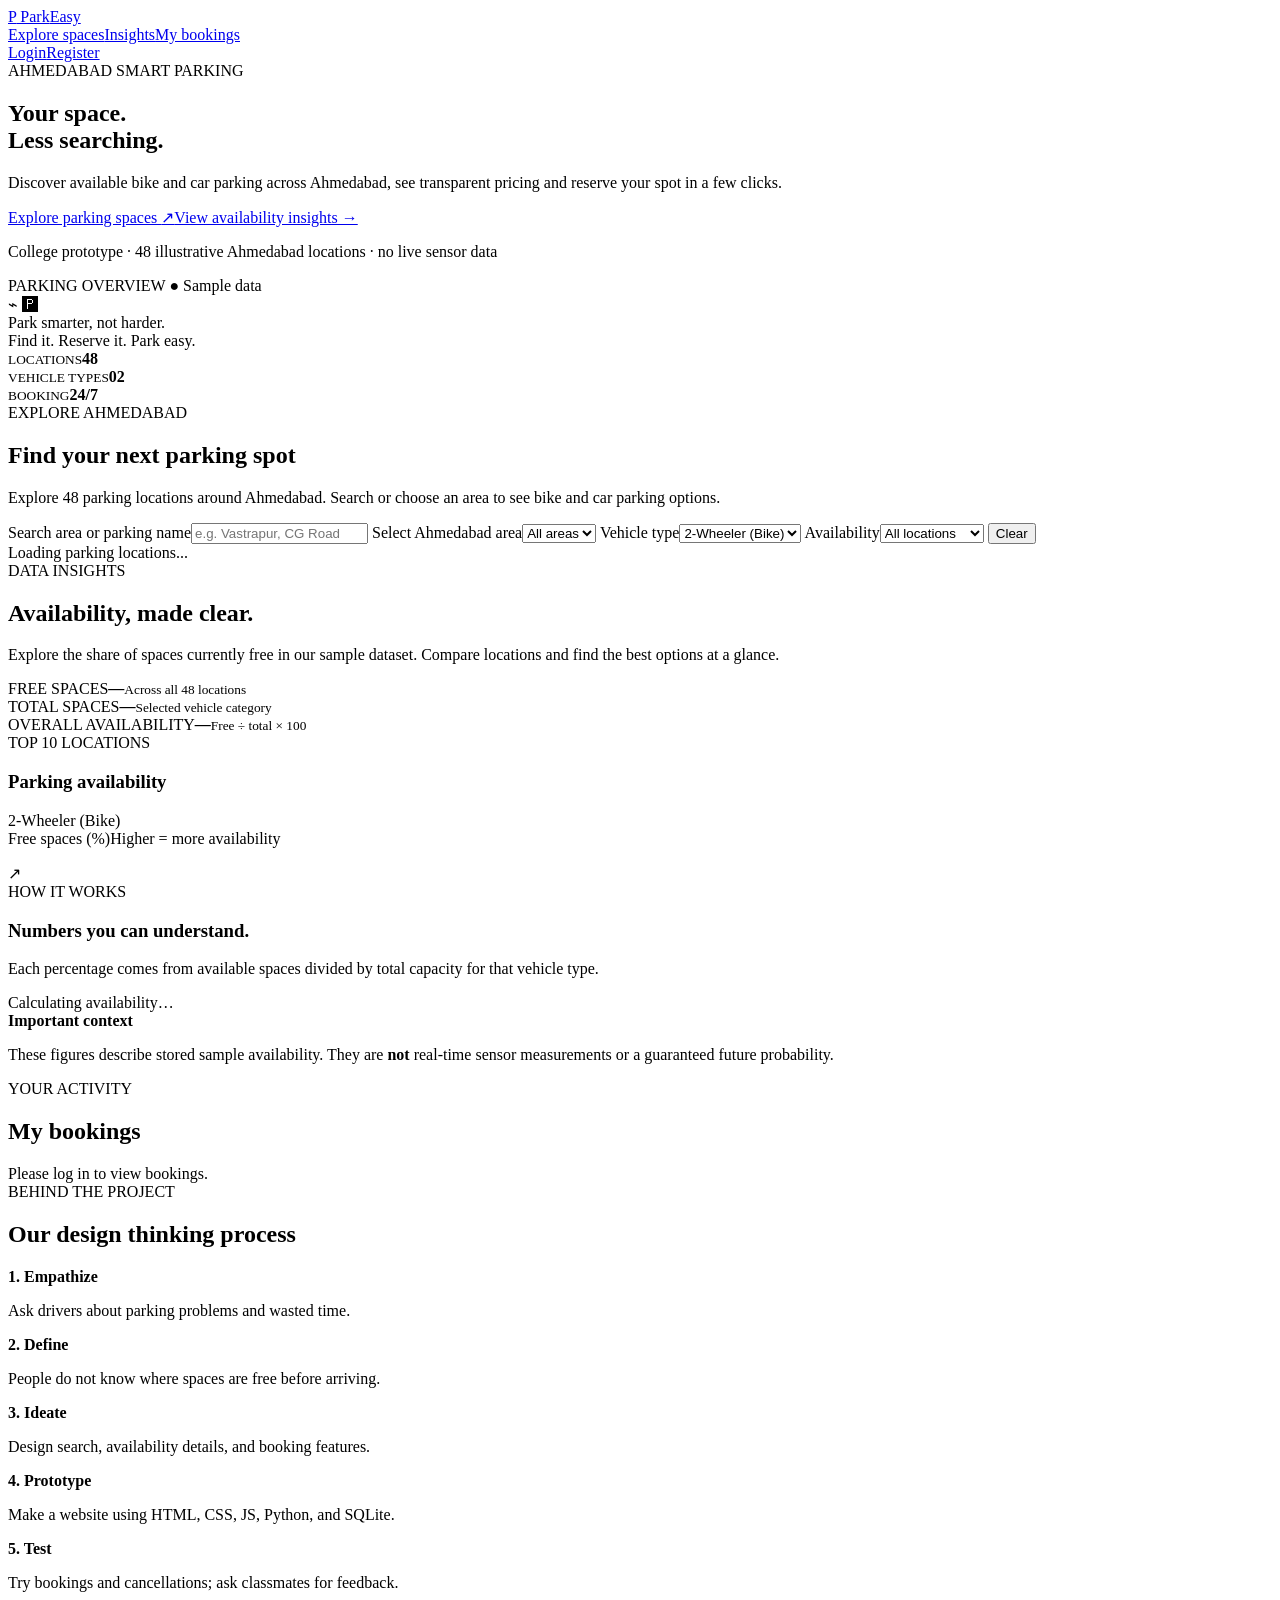
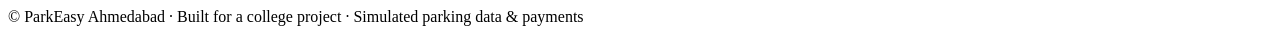
==== index.html @ 88caae29 "Add files via upload" ====
<!doctype html>
<html lang="en">
<head>
  <meta charset="utf-8">
  <meta name="viewport" content="width=device-width, initial-scale=1">
  <title>ParkEasy | Smart Parking Ahmedabad</title>
  <link rel="stylesheet" href="/static/style.css">
  <script src="/static/script.js" defer></script>
</head>
<body>
  <header class="topbar">
    <div class="container nav">
      <a class="brand" href="/"><span class="brand-mark">P</span> Park<span class="accent">Easy</span></a>
      <nav><a href="#parking">Explore spaces</a><a href="#prediction">Insights</a><a href="#bookings">My bookings</a></nav>
      <div id="accountLinks"><a href="/login" class="button outline small">Login</a><a href="/register" class="button small">Register</a></div>
    </div>
  </header>

  <main>
    <section class="hero">
      <div class="container hero-inner">
        <div class="hero-copy">
          <span class="tag"><span class="status-dot"></span> AHMEDABAD SMART PARKING</span>
          <h1>Your space.<br><span class="gradient-text">Less searching.</span></h1>
          <p>Discover available bike and car parking across Ahmedabad, see transparent pricing and reserve your spot in a few clicks.</p>
          <div class="hero-actions"><a href="#parking" class="button">Explore parking spaces <span aria-hidden="true">↗</span></a><a href="#prediction" class="text-link">View availability insights →</a></div>
          <p class="hero-disclaimer">College prototype · 48 illustrative Ahmedabad locations · no live sensor data</p>
        </div>
        <div class="hero-visual" aria-label="ParkEasy product overview">
          <div class="visual-kicker">PARKING OVERVIEW <span class="live-chip">● Sample data</span></div>
          <div class="visual-icon">⌁ <span>🅿</span></div>
          <div class="visual-title">Park smarter, not harder.</div>
          <div class="visual-subtitle">Find it. Reserve it. Park easy.</div>
          <div class="visual-mini-grid"><div><small>LOCATIONS</small><strong>48</strong></div><div><small>VEHICLE TYPES</small><strong>02</strong></div><div><small>BOOKING</small><strong>24/7</strong></div></div>
        </div>
      </div>
    </section>
    <section class="container section" id="parking">
      <div class="section-eyebrow">EXPLORE AHMEDABAD</div><h2>Find your next parking spot</h2>
      <p class="muted">Explore 48 parking locations around Ahmedabad. Search or choose an area to see bike and car parking options.</p>
      <div class="filter-box">
        <label>Search area or parking name<input id="search" placeholder="e.g. Vastrapur, CG Road" autocomplete="off"></label>
        <label>Select Ahmedabad area<select id="areaFilter"><option value="all">All areas</option></select></label>
        <label>Vehicle type<select id="vehicle"><option value="2W">2-Wheeler (Bike)</option><option value="4W">4-Wheeler (Car)</option></select></label>
        <label>Availability<select id="availability"><option value="all">All locations</option><option value="available">Available only</option></select></label>
        <button id="clearFilters" class="button outline" type="button">Clear</button>
      </div>
      <div class="summary" id="summary">Loading parking locations...</div>
      <div class="card-grid" id="parkingCards"></div>
    </section>

    <section class="section light" id="prediction">
      <div class="container">
        <div class="section-eyebrow">DATA INSIGHTS</div><h2>Availability, made clear.</h2>
        <p class="muted">Explore the share of spaces currently free in our sample dataset. Compare locations and find the best options at a glance.</p>
        <div class="insight-stats">
          <div class="insight-stat"><span>FREE SPACES</span><strong id="statFree">—</strong><small>Across all 48 locations</small></div>
          <div class="insight-stat"><span>TOTAL SPACES</span><strong id="statTotal">—</strong><small>Selected vehicle category</small></div>
          <div class="insight-stat highlight-stat"><span>OVERALL AVAILABILITY</span><strong id="statPercent">—</strong><small>Free ÷ total × 100</small></div>
        </div>
        <div class="insight-layout">
          <div class="graph-panel">
            <div class="graph-heading"><div><span class="section-eyebrow">TOP 10 LOCATIONS</span><h3>Parking availability</h3></div><span id="graphVehicle" class="chart-vehicle">2-Wheeler (Bike)</span></div>
            <div class="chart-legend"><span><i class="legend-dot"></i> Free spaces (%)</span><span>Higher = more availability</span></div>
            <div id="probabilityGraph" class="probability-graph" aria-label="Parking availability by location"></div>
            <p id="graphNote" class="muted graph-note"></p>
          </div>
          <aside class="insight-aside">
            <div class="aside-icon">↗</div><span class="section-eyebrow">HOW IT WORKS</span><h3>Numbers you can understand.</h3>
            <p>Each percentage comes from available spaces divided by total capacity for that vehicle type.</p>
            <div id="estimateExample" class="formula">Calculating availability…</div>
            <div class="aside-rule"></div><strong>Important context</strong><p class="muted">These figures describe stored sample availability. They are <b>not</b> real-time sensor measurements or a guaranteed future probability.</p>
          </aside>
        </div>
      </div>
    </section>

    <section class="container section" id="bookings">
      <div class="section-eyebrow">YOUR ACTIVITY</div><h2>My bookings</h2>
      <p class="muted"></p>
      <div id="bookingArea" class="bookings-list">Please log in to view bookings.</div>
    </section>

    <section class="section light" id="process">
      <div class="container">
        <div class="section-eyebrow">BEHIND THE PROJECT</div><h2>Our design thinking process</h2>
        <div class="steps">
          <div><strong>1. Empathize</strong><p>Ask drivers about parking problems and wasted time.</p></div>
          <div><strong>2. Define</strong><p>People do not know where spaces are free before arriving.</p></div>
          <div><strong>3. Ideate</strong><p>Design search, availability details, and booking features.</p></div>
          <div><strong>4. Prototype</strong><p>Make a website using HTML, CSS, JS, Python, and SQLite.</p></div>
          <div><strong>5. Test</strong><p>Try bookings and cancellations; ask classmates for feedback.</p></div>
        </div>
      </div>
    </section>
  </main>
  <footer><div class="container">© ParkEasy Ahmedabad · Built for a college project · Simulated parking data & payments</div></footer>
</body>
</html>
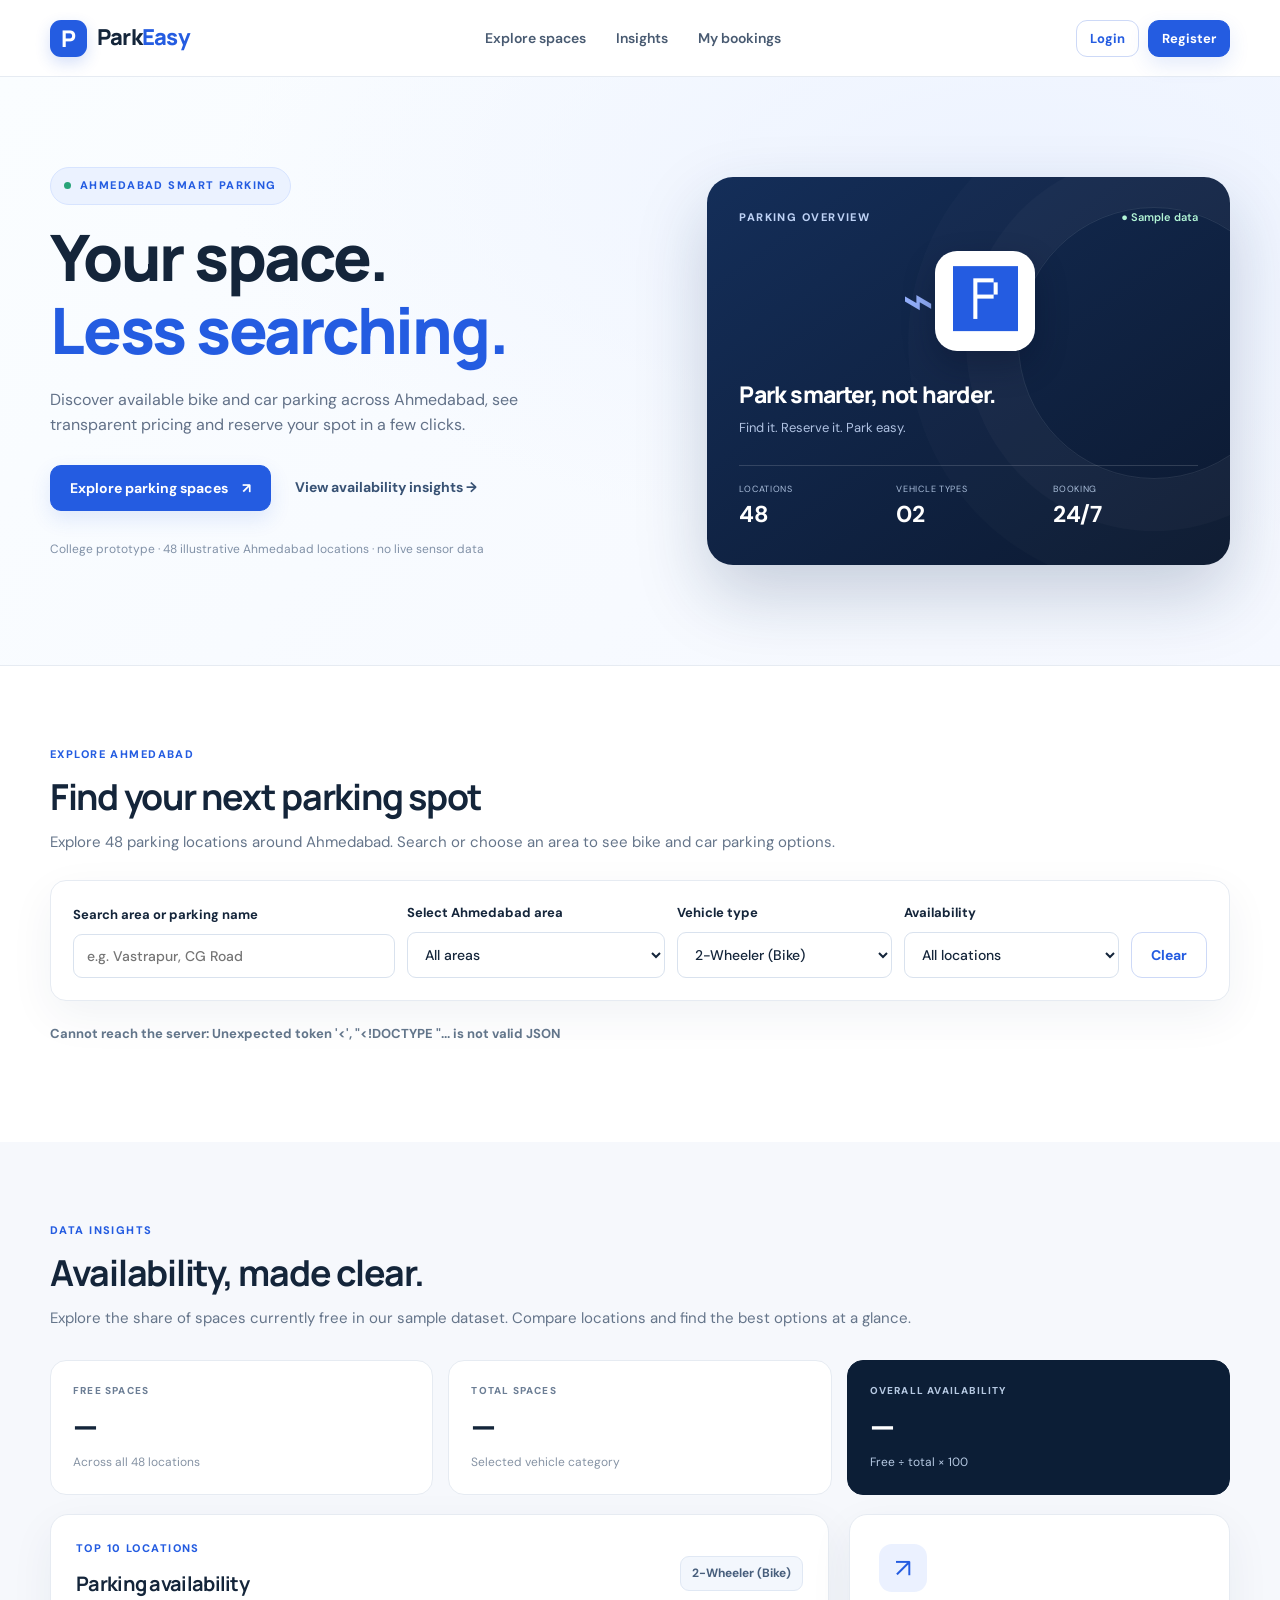
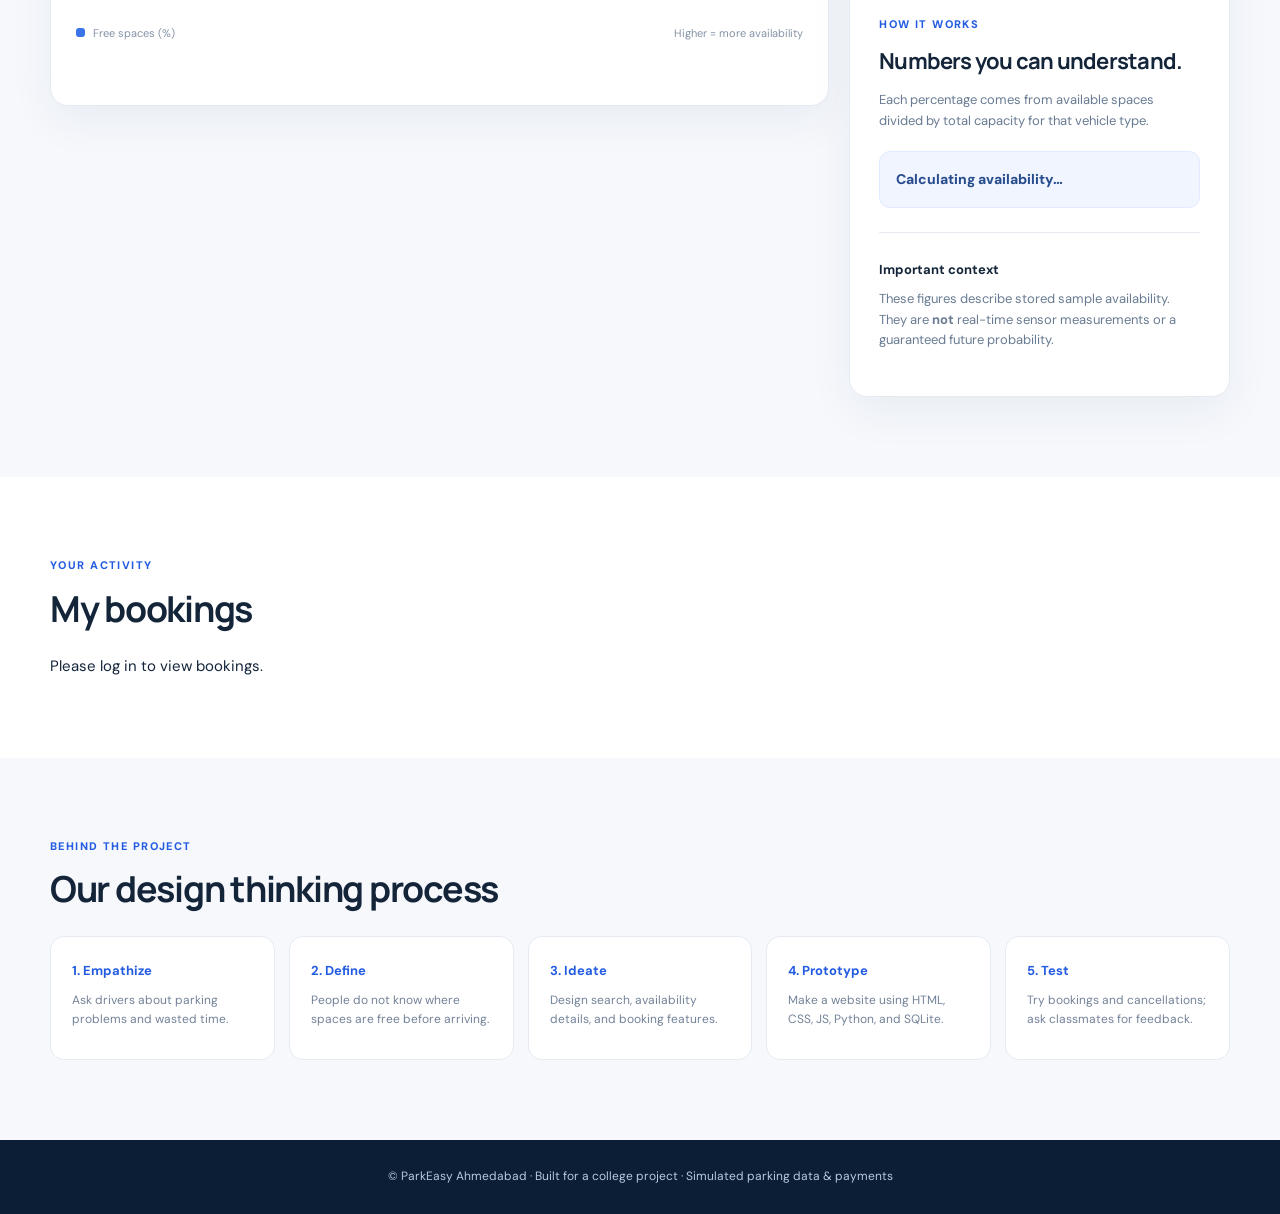
==== commit c6c80e80: "Update stylesheet and script paths in index.html" ====
--- a/index.html
+++ b/index.html
@@ -4,8 +4,8 @@
   <meta charset="utf-8">
   <meta name="viewport" content="width=device-width, initial-scale=1">
   <title>ParkEasy | Smart Parking Ahmedabad</title>
-  <link rel="stylesheet" href="/static/style.css">
-  <script src="/static/script.js" defer></script>
+  <link rel="stylesheet" href="./static/style.css">
+  <script src="./static/script.js"></script>
 </head>
 <body>
   <header class="topbar">
--- a/static/style.css
+++ b/static/style.css
@@ -0,0 +1,7 @@
+@import url('https://fonts.googleapis.com/css2?family=DM+Sans:wght@400;500;600;700&family=Manrope:wght@400;500;600;700;800&display=swap');
+:root{--ink:#14253a;--muted:#65758a;--blue:#245ce1;--navy:#0c1e36;--line:#e6ebf2;--bg:#f6f8fc;--white:#fff;--green:#158769;--shadow:0 15px 45px rgba(20,44,79,.06)}
+*{box-sizing:border-box}html{scroll-behavior:smooth}body{margin:0;color:var(--ink);background:#fff;font:15px/1.6 'DM Sans',Arial,sans-serif}h1,h2,h3,.brand{font-family:Manrope,Arial,sans-serif;letter-spacing:-.035em}h1{font-size:clamp(2.4rem,5vw,4.35rem);line-height:1.14;margin:16px 0 20px;font-weight:800}h2{font-size:clamp(1.55rem,2.8vw,2.25rem);line-height:1.25;margin:0 0 10px}h3{font-size:1.1rem;line-height:1.4;margin:0 0 8px}p{margin:8px 0 16px}a{color:var(--blue);text-decoration:none}a:hover{text-decoration:none}.muted{color:var(--muted)}.container{width:calc(100% - 48px);max-width:1180px;margin:auto}.topbar{background:#fff;border-bottom:1px solid var(--line);position:sticky;top:0;z-index:20}.nav{min-height:76px;display:flex;align-items:center;justify-content:space-between;gap:22px}.nav nav{display:flex;align-items:center;gap:30px}.nav nav a{color:#485a71;font-size:14px;font-weight:600}.nav nav a:hover{color:var(--blue)}.brand{color:var(--ink);font-size:22px;font-weight:800;display:inline-flex;align-items:center;gap:5px;white-space:nowrap}.brand-mark{display:inline-flex;align-items:center;justify-content:center;background:var(--blue);color:white;border-radius:11px;width:37px;height:37px;font-size:23px;margin-right:5px;box-shadow:0 6px 15px #245ce130}.accent{color:var(--blue);margin-left:-5px}#accountLinks{display:flex;align-items:center;gap:9px;font-size:13px;flex-wrap:wrap}.button{font:700 14px 'DM Sans',Arial,sans-serif;background:var(--blue);color:white;display:inline-flex;align-items:center;justify-content:center;gap:14px;border:1px solid var(--blue);border-radius:11px;cursor:pointer;padding:13px 19px;transition:.18s ease;box-shadow:0 8px 20px #245ce120}.button:hover{background:#174bc2;transform:translateY(-1px)}.button.outline{background:#fff;color:var(--blue);box-shadow:none;border-color:#cdd9f7}.button.outline:hover{background:#edf3ff}.button.small{padding:9px 13px;font-size:13px}.button.full{width:100%}button:disabled{opacity:.5;cursor:not-allowed;transform:none}.hero{background:radial-gradient(ellipse at 80% 18%,#edf3ff 0%,transparent 55%),linear-gradient(130deg,#fafdff,#f5f8ff);border-bottom:1px solid var(--line);overflow:hidden}.hero-inner{display:grid;grid-template-columns:1.12fr 1fr;gap:72px;align-items:center;padding:90px 0}.hero-copy>p{font-size:16px;color:#627188;max-width:520px}.tag,.section-eyebrow{font-size:11px;letter-spacing:.13em;font-weight:800;color:var(--blue)}.tag{border:1px solid #d7e4ff;background:#ebf2ff;border-radius:20px;padding:9px 13px;display:inline-flex;align-items:center;gap:9px}.status-dot{background:#28a479;width:7px;height:7px;border-radius:50%;display:inline-block}.gradient-text{color:var(--blue)}.hero-actions{display:flex;align-items:center;gap:24px;flex-wrap:wrap;margin-top:27px}.text-link{font-size:14px;font-weight:700;color:#385274}.hero-copy .hero-disclaimer{font-size:12px;color:#8191a7;margin-top:29px}.hero-visual{background:linear-gradient(145deg,#142e59,#0c1930);border-radius:26px;min-height:350px;color:#fff;padding:32px;box-shadow:0 30px 70px rgba(19,47,89,.21);position:relative;overflow:hidden}.hero-visual:before{content:'';position:absolute;width:270px;height:270px;border:1px solid #ffffff19;border-radius:50%;right:-60px;top:30px;box-shadow:0 0 0 52px #ffffff06,0 0 0 110px #ffffff04}.visual-kicker{font-weight:800;font-size:11px;letter-spacing:.13em;color:#bed2f5;display:flex;justify-content:space-between;gap:8px}.live-chip{color:#b2f5d6;letter-spacing:0;font-weight:600}.visual-icon{display:flex;align-items:center;justify-content:center;height:150px;font-size:54px;color:#93affb;position:relative}.visual-icon span{display:flex;align-items:center;justify-content:center;width:100px;height:100px;border-radius:22px;background:#fff;color:var(--blue);font-size:65px;box-shadow:0 14px 32px #060f2755}.visual-title{font-size:23px;font-family:Manrope;font-weight:800;letter-spacing:-.035em}.visual-subtitle{font-size:13px;color:#b0c2e2;margin-top:5px}.visual-mini-grid{display:grid;grid-template-columns:repeat(3,1fr);margin-top:26px;border-top:1px solid #ffffff25;padding-top:16px;gap:12px}.visual-mini-grid div{display:flex;flex-direction:column}.visual-mini-grid small{font-size:9px;color:#aabedb;letter-spacing:.08em}.visual-mini-grid strong{font-size:23px;letter-spacing:-.02em}.section{padding:80px 0}.section.light{background:var(--bg)}.section-eyebrow{display:block;margin-bottom:12px}.filter-box{margin:26px 0 18px;padding:22px;background:white;border:1px solid var(--line);border-radius:16px;box-shadow:var(--shadow);display:grid;grid-template-columns:1.5fr 1.2fr 1fr 1fr auto;gap:12px;align-items:end}label{font-weight:700;font-size:13px;display:block}input,select{font:500 14px 'DM Sans',Arial,sans-serif;width:100%;background:#fff;color:var(--ink);border:1px solid #d9e2ee;border-radius:9px;padding:12px 13px;margin-top:8px;outline:none}input:focus,select:focus{border-color:#6695f4;box-shadow:0 0 0 3px #245ce115}.summary{font-size:13px;font-weight:700;color:#62758a;margin:23px 0 17px}.card-grid{display:grid;grid-template-columns:repeat(3,minmax(0,1fr));gap:18px}.parking-card{background:#fff;border:1px solid var(--line);border-radius:17px;padding:24px;box-shadow:0 6px 20px #1d345008;transition:.2s}.parking-card:hover{border-color:#bbcff6;box-shadow:0 15px 35px #142f5514;transform:translateY(-2px)}.parking-card h3{font-size:17px}.parking-card .area{font-size:13px;color:var(--muted);margin:0 0 18px}.card-top{display:flex;justify-content:space-between;align-items:center;margin-bottom:17px}.parking-icon{display:inline-flex;width:46px;height:46px;align-items:center;justify-content:center;border-radius:12px;background:#edf3ff;font-size:22px}.pill{background:#e6f7ee;color:#17714c;border-radius:30px;padding:5px 11px;font-size:11px;font-weight:800}.pill.full{background:#ffedf0;color:#bd3b52}.info-row{border-top:1px solid #edf0f5;display:flex;justify-content:space-between;align-items:center;gap:15px;padding:12px 0;font-size:13px;color:#6e7a8b}.info-row strong{color:var(--ink);font-size:14px}.card-bottom{border-top:1px solid #edf0f5;padding-top:18px;margin-top:4px;display:flex;align-items:center;justify-content:space-between;gap:8px}.price{font-size:24px;font-weight:800;color:var(--ink);font-family:Manrope}.card-bottom .muted{font-size:12px}.insight-stats{display:grid;grid-template-columns:repeat(3,1fr);gap:15px;margin-top:30px}.insight-stat{border:1px solid var(--line);background:#fff;border-radius:16px;padding:22px;display:flex;flex-direction:column;gap:5px}.insight-stat>span{font-size:10px;letter-spacing:.12em;font-weight:800;color:#6c7e95}.insight-stat strong{font:800 32px Manrope,sans-serif;letter-spacing:-.05em}.insight-stat small{color:#8693a4;font-size:12px}.insight-stat.highlight-stat{background:var(--navy);border-color:var(--navy);color:#fff}.highlight-stat>span,.highlight-stat small{color:#b6c9e2}.insight-layout{display:grid;grid-template-columns:minmax(0,1.8fr) minmax(270px,.88fr);gap:20px;margin-top:19px;align-items:start}.graph-panel,.insight-aside{background:#fff;border:1px solid var(--line);border-radius:18px;padding:25px;box-shadow:var(--shadow)}.graph-heading{display:flex;justify-content:space-between;align-items:center;gap:15px;flex-wrap:wrap}.graph-heading h3{font-size:20px}.chart-vehicle{border:1px solid #e0e8f4;background:#f3f7fd;border-radius:9px;padding:7px 11px;font-size:12px;color:#475e7c;font-weight:700}.chart-legend{display:flex;justify-content:space-between;flex-wrap:wrap;gap:8px;color:#8693a5;font-size:11px;margin:19px 0 15px}.legend-dot{display:inline-block;background:#3974ea;border-radius:3px;width:9px;height:9px;margin-right:5px}.probability-graph{display:grid;gap:14px}.graph-row{display:grid;grid-template-columns:minmax(100px,172px) minmax(70px,1fr) 60px;gap:12px;align-items:center;font-size:12px}.graph-name{font-weight:600;overflow:hidden;white-space:nowrap;text-overflow:ellipsis}.graph-track{height:11px;background:#edf2fa;border-radius:50px;overflow:hidden}.graph-bar{height:100%;background:linear-gradient(90deg,#3f86fa,#2356d2);border-radius:50px;transition:width .5s ease}.graph-value{text-align:right;color:#245ce1;font-weight:800;font-variant-numeric:tabular-nums}.graph-note{font-size:11px;margin-top:22px}.insight-aside{padding:29px}.aside-icon{display:flex;align-items:center;justify-content:center;width:48px;height:48px;background:#ebf1ff;border-radius:13px;color:var(--blue);font-size:26px;margin-bottom:24px}.insight-aside h3{font-size:22px;margin-bottom:13px}.insight-aside p{color:#687b92;font-size:13px}.formula{background:#f1f5ff;border:1px solid #e1eaff;padding:16px;border-radius:11px;font-size:14px;font-weight:800;color:#284d8e;margin:20px 0}.aside-rule{border-top:1px solid var(--line);margin:24px 0}.insight-aside strong{font-size:13px}.steps{display:grid;grid-template-columns:repeat(5,1fr);gap:14px;margin-top:24px}.steps>div{border:1px solid var(--line);background:#fff;border-radius:14px;padding:21px}.steps strong{font-size:13px;color:#245ce1}.steps p{font-size:12px;color:#738298;margin:9px 0}.bookings-list{margin-top:22px}.booking-item{background:#fff;border:1px solid var(--line);padding:19px 20px;border-radius:14px;margin-bottom:12px;display:flex;align-items:center;justify-content:space-between;gap:15px;flex-wrap:wrap}.booking-item p{color:var(--muted);font-size:13px;margin:6px 0}.payment-label{display:inline-block;background:#edf6ff;color:#275fa8;border-radius:20px;padding:4px 11px;font-size:11px;font-weight:700}footer{padding:27px 0;background:var(--navy);color:#b8c9df;font-size:12px;text-align:center}.form-container{min-height:78vh;display:flex;align-items:flex-start;justify-content:center;background:var(--bg);padding:80px 20px}.form-card{background:#fff;border:1px solid var(--line);border-radius:19px;padding:32px;box-shadow:var(--shadow);max-width:430px;width:100%}.form-card h1{font-size:29px}.form-card label{margin:17px 0}.form-card .tag{margin-bottom:12px}.form-card.wide{max-width:620px}.success{color:#087a50;background:#e9f9f1;padding:17px;border-radius:11px;margin-top:18px}.error{color:#bc314c}.checkout-page{background:var(--bg);padding:55px 0 90px;min-height:82vh}.checkout-heading{margin-bottom:30px}.checkout-heading h1{font-size:36px;margin:6px 0 10px}.checkout-heading p{margin:0}.checkout-grid{display:grid;grid-template-columns:minmax(0,1.48fr) minmax(275px,1fr);gap:25px;align-items:start}.checkout-main{max-width:none;padding:32px}.checkout-step{display:flex;align-items:center;gap:12px;margin-bottom:15px}.checkout-step h2{font-size:20px;margin:0}.step-bubble{height:33px;width:33px;border-radius:10px;display:inline-flex;align-items:center;justify-content:center;background:#edf2ff;color:var(--blue);font-size:12px;font-weight:800}.second-step{border-top:1px solid var(--line);padding-top:26px;margin-top:26px}.field-help{font-size:11px;color:#8793a4;margin-top:-11px}.payment-methods{display:grid;gap:11px;margin:15px 0}.method-card{display:flex;align-items:center;gap:13px;border:1.5px solid var(--line);border-radius:12px;padding:15px;cursor:pointer;margin:0!important;font-size:13px;transition:.2s}.method-card.selected{border-color:var(--blue);background:#f3f7ff}.method-card input{position:absolute;opacity:0;width:1px;height:1px}.method-card>span:nth-of-type(2){display:flex;flex-direction:column;flex:1}.method-card small{font-size:11px;color:#8591a1;font-weight:400}.method-icon{display:flex;align-items:center;justify-content:center;background:#edf2fc;border-radius:9px;width:37px;height:37px;font-size:22px;color:#2762d9}.radio-indicator{height:16px;width:16px;border:2px solid #b8c5d8;border-radius:50%}.method-card.selected .radio-indicator{border:5px solid var(--blue)}.payment-preview{font-size:12px;background:#f4f7fc;border:1px solid #e3eaf5;padding:13px;border-radius:10px;margin:16px 0}.notice{background:#fffaec;border:1px solid #f3e3b6;border-radius:11px;font-size:12px;color:#866a25;padding:13px;margin:16px 0}.centered-footnote{text-align:center;font-size:11px;color:#8c99aa;margin:12px 0 0}.order-summary{background:#fff;border:1px solid var(--line);box-shadow:var(--shadow);padding:29px;border-radius:18px;position:sticky;top:100px}.order-heading h2{font-size:21px}.order-location-icon{display:flex;align-items:center;justify-content:center;background:#edf3ff;border-radius:12px;width:48px;height:48px;color:var(--blue);font-size:27px;margin:25px 0 14px}.order-summary h3{font-size:16px}.order-summary p{font-size:13px}.order-divider{height:1px;background:var(--line);margin:22px 0}.order-line{display:flex;justify-content:space-between;gap:15px;margin:14px 0;font-size:13px;color:#738197}.order-line strong{font-size:13px;color:var(--ink)}.total-line{align-items:center;color:var(--ink);font-weight:800}.total-line strong{font-size:26px;color:var(--blue);font-family:Manrope}.order-caption{font-size:11px!important;color:#8b9aab;text-align:right}.receipt{text-align:center;padding:20px 0 6px}.receipt-check{background:#e2f7ed;color:#138157;width:66px;height:66px;border-radius:50%;font-size:34px;font-weight:800;display:flex;align-items:center;justify-content:center;margin:0 auto 20px}.receipt h2{font-size:27px}.receipt-row{display:flex;justify-content:space-between;text-align:left;border-bottom:1px solid var(--line);padding:11px 0;font-size:12px;gap:15px}.receipt-row span{color:var(--muted)}.receipt-actions{display:flex;flex-wrap:wrap;gap:12px;margin-top:24px}.receipt-actions>*{flex:1}.checkout-error{padding:14px;background:#ffebef;border-radius:9px;margin-top:15px}
+@media(max-width:950px){.hero-inner{gap:28px}.filter-box{grid-template-columns:repeat(2,minmax(0,1fr))}.card-grid{grid-template-columns:repeat(2,1fr)}.insight-layout{grid-template-columns:1fr}.steps{grid-template-columns:repeat(3,1fr)}}
+@media(max-width:680px){.container{width:calc(100% - 32px)}.nav{padding:13px 0;gap:12px;flex-wrap:wrap}.nav nav{order:3;width:100%;justify-content:space-between;gap:9px}.nav nav a{font-size:12px}.brand{font-size:19px}.hero-inner{grid-template-columns:1fr;padding:55px 0}.hero-visual{min-height:300px}.section{padding:55px 0}.card-grid,.filter-box,.checkout-grid{grid-template-columns:1fr}.insight-stats{grid-template-columns:1fr}.steps{grid-template-columns:1fr 1fr}.graph-panel{padding:17px}.graph-row{grid-template-columns:minmax(90px,135px) minmax(45px,1fr) 58px;gap:7px;font-size:11px}.checkout-page{padding:40px 0}.checkout-main,.order-summary{padding:22px}.order-summary{position:static}.checkout-heading h1{font-size:29px}}
+@media(max-width:420px){.steps{grid-template-columns:1fr}.card-bottom{gap:7px}.graph-row{grid-template-columns:90px minmax(40px,1fr) 54px;font-size:10px}.graph-heading h3{font-size:17px}.hero-actions{gap:16px}}
+@media print{.topbar,footer,.checkout-heading,.receipt-actions,.order-summary,.notice{display:none!important}.checkout-page{padding:0}.checkout-grid{display:block}.checkout-main{border:0;box-shadow:none}.receipt{display:block}}
